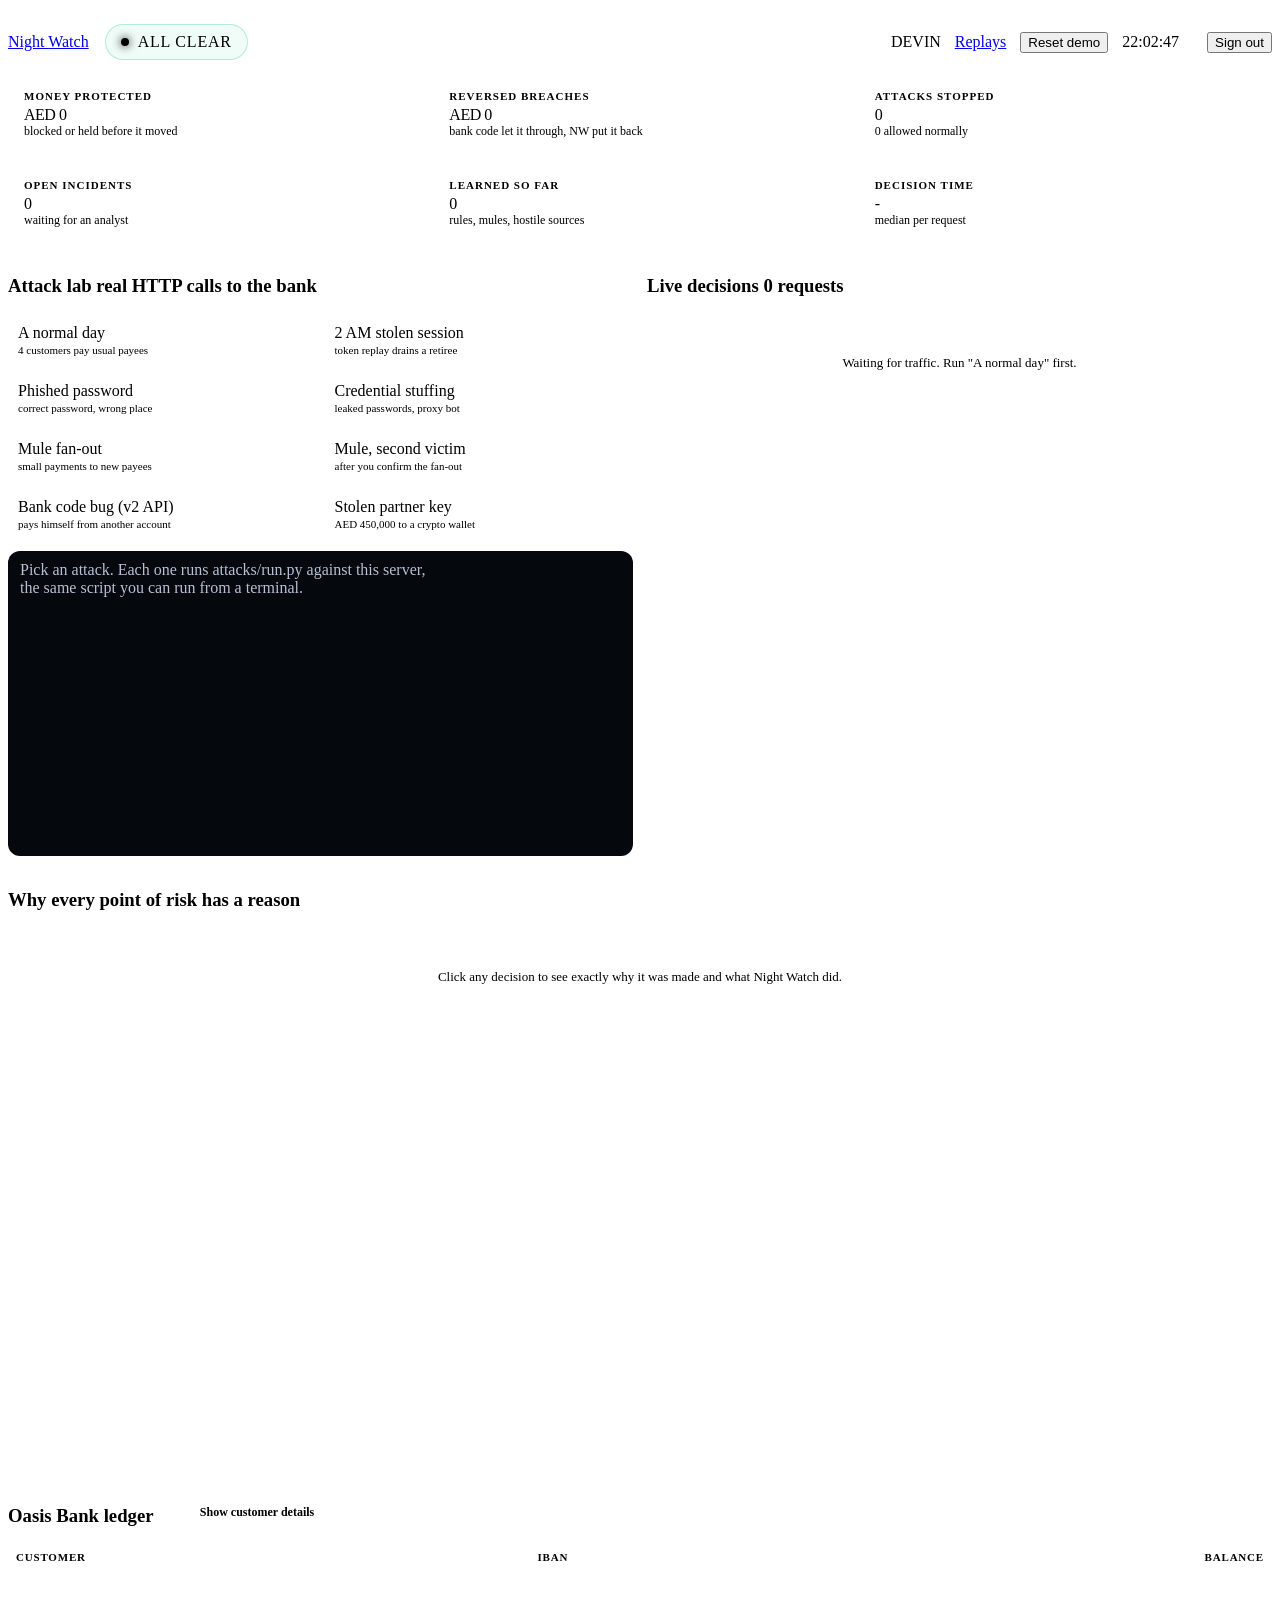
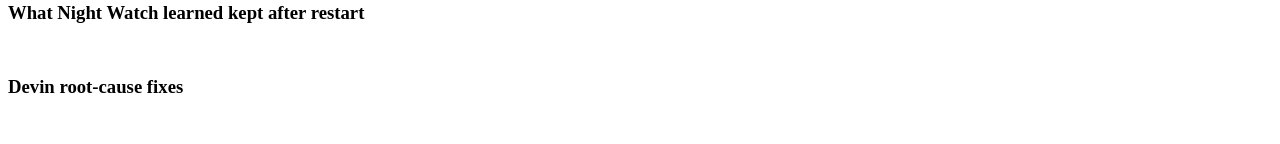
==== web/console.html @ e9510089 "Night Watch v3: live bank, learning gateway, AST code guard, Devin hand-offs - Oasis Bank: fictional" ====
<!doctype html>
<html lang="en">
<head>
<meta charset="utf-8">
<meta name="viewport" content="width=device-width, initial-scale=1">
<title>Night Watch console</title>
<link rel="icon" href="/static/favicon.svg">
<link href="https://fonts.googleapis.com/css2?family=Inter:wght@400;500;600;700;800&family=JetBrains+Mono:wght@400;600;700&display=swap" rel="stylesheet">
<link rel="stylesheet" href="/static/nw.css">
<style>
  header { display: flex; align-items: center; gap: 16px; padding: 16px 0; flex-wrap: wrap; }
  .hright { margin-left: auto; display: flex; align-items: center; gap: 14px; flex-wrap: wrap; }
  .status { display: flex; align-items: center; gap: 9px; padding: 8px 15px; border-radius: 999px; font: 700 12.5px var(--mono);
    letter-spacing: .8px; border: 1px solid rgba(52,211,153,.35); background: rgba(52,211,153,.08); color: var(--ok); }
  .status i { width: 8px; height: 8px; border-radius: 50%; background: currentColor; box-shadow: 0 0 10px currentColor; }
  .status.attack { color: var(--bad); border-color: rgba(255,77,106,.5); background: rgba(255,77,106,.12); animation: throb 1s infinite; }
  .status.held { color: var(--warn); border-color: rgba(251,191,36,.45); background: rgba(251,191,36,.10); }
  @keyframes throb { 50% { box-shadow: 0 0 0 6px rgba(255,77,106,.08); } }
  .clock { font: 700 20px var(--mono); }
  .kpis { display: grid; grid-template-columns: repeat(6, minmax(0, 1fr)); gap: 12px; margin-bottom: 14px; }
  .kpi { padding: 14px 16px; }
  .kpi .l { font-size: 11px; text-transform: uppercase; letter-spacing: 1px; color: var(--muted); font-weight: 700; }
  .kpi .v { font: 800 24px var(--mono); letter-spacing: -.5px; margin-top: 4px; }
  .kpi .s { font-size: 12px; color: var(--dim); }
  .grid { display: grid; grid-template-columns: 340px minmax(0, 1fr) 440px; gap: 14px; margin-bottom: 14px; }
  .grid2 { display: grid; grid-template-columns: minmax(0, 1.25fr) minmax(0, 1fr) minmax(0, 1fr); gap: 14px; margin-bottom: 28px; }
  .tall { height: 600px; display: flex; flex-direction: column; }
  .scroll { overflow: auto; flex: 1; min-height: 0; }
  /* attack lab */
  .atk { display: grid; grid-template-columns: minmax(0,1fr) minmax(0,1fr); gap: 8px; margin-bottom: 12px; }
  .atk button { text-align: left; padding: 9px 10px; border-radius: 11px; border: 1px solid var(--line2); background: var(--panel2);
    color: var(--text); font: 600 12.5px var(--sans); cursor: pointer; }
  .atk button small { display: block; color: var(--dim); font-weight: 500; font-size: 11px; margin-top: 2px; }
  .atk button:hover { border-color: #3a4763; } .atk button.run { border-color: var(--accent); }
  .atk button.good { border-color: rgba(52,211,153,.35); }
  .term { background: #05080d; border: 1px solid var(--line); border-radius: 12px; padding: 10px 12px; font: 11.5px/1.6 var(--mono);
    color: #b6bfd3; white-space: pre-wrap; word-break: break-word; }
  .term .ok { color: var(--ok); } .term .bad { color: var(--bad); } .term .warn { color: var(--warn); } .term .dim { color: var(--dim); } .term .b { color: #fff; font-weight: 700; }
  /* feed */
  .ev { display: grid; grid-template-columns: 58px 78px minmax(0, 1fr) 96px; gap: 10px; align-items: center; padding: 10px 10px;
    border-radius: 11px; border: 1px solid transparent; cursor: pointer; animation: slide .25s ease-out; }
  .ev:hover { background: rgba(255,255,255,.025); } .ev.sel { border-color: var(--line2); background: var(--panel2); }
  .ev .t { font: 12px var(--mono); color: var(--dim); }
  .ev .what { min-width: 0; } .ev .what b { font-weight: 600; } .ev .what div { color: var(--muted); font-size: 12px; white-space: nowrap; overflow: hidden; text-overflow: ellipsis; }
  .ev .amt { text-align: right; font: 600 12.5px var(--mono); } .ev .amt small { display: block; color: var(--dim); font-weight: 400; font-size: 11px; }
  @keyframes slide { from { opacity: 0; transform: translateY(-6px); } }
  .empty { color: var(--dim); text-align: center; padding: 40px 10px; font-size: 13px; }
  /* detail */
  .dhead { display: flex; gap: 14px; align-items: center; margin-bottom: 12px; }
  .ring { width: 74px; height: 74px; flex: none; }
  .dtitle { font-weight: 700; font-size: 15px; } .dsub { color: var(--muted); font-size: 12.5px; }
  .sig { display: grid; grid-template-columns: 44px 1fr; gap: 10px; padding: 8px 0; border-top: 1px solid var(--line); }
  .sig .w { font: 700 12px var(--mono); color: var(--bad); text-align: right; padding-top: 1px; }
  .sig .c { font: 700 11px var(--mono); color: var(--muted); letter-spacing: .4px; }
  .sig .bar { height: 3px; border-radius: 3px; background: linear-gradient(90deg, var(--bad), var(--warn)); margin-top: 6px; }
  .steps { margin: 6px 0 0; padding: 0; list-style: none; }
  .steps li { padding: 6px 0 6px 22px; position: relative; font-size: 13px; }
  .steps li:before { content: "✓"; position: absolute; left: 0; color: var(--ok); font-weight: 700; }
  .sect { font-size: 11px; text-transform: uppercase; letter-spacing: 1px; color: var(--muted); font-weight: 700; margin: 16px 0 4px; }
  .actions { display: flex; gap: 8px; flex-wrap: wrap; margin-top: 14px; }
  pre.code { background: #05080d; border: 1px solid var(--line); border-radius: 10px; padding: 10px; font: 11px/1.5 var(--mono);
    max-height: 260px; overflow: auto; white-space: pre; color: #c9d1e3; }
  .kv { display: grid; grid-template-columns: 110px 1fr; gap: 4px 10px; font-size: 12.5px; }
  .kv span:nth-child(odd) { color: var(--dim); } .kv span { overflow-wrap: anywhere; }
  /* ledger */
  table { width: 100%; border-collapse: collapse; font-size: 12.5px; }
  th { text-align: left; color: var(--dim); font-weight: 600; font-size: 11px; text-transform: uppercase; letter-spacing: .8px; padding: 6px 8px; }
  td { padding: 7px 8px; border-top: 1px solid var(--line); } td.n { text-align: right; font-family: var(--mono); }
  tr.flash td { animation: flash 1.6s; } @keyframes flash { 0% { background: rgba(255,77,106,.25); } 100% { background: transparent; } }
  tr.up td.n { color: var(--ok); }
  .toggle { display: inline-flex; align-items: center; gap: 8px; cursor: pointer; font-size: 12px; color: var(--muted); user-select: none; }
  .sw { width: 34px; height: 19px; border-radius: 99px; background: var(--line2); position: relative; transition: background .2s; }
  .sw:after { content: ""; position: absolute; top: 2px; left: 2px; width: 15px; height: 15px; border-radius: 50%; background: #fff; transition: left .2s; }
  .toggle.on .sw { background: var(--accent); } .toggle.on .sw:after { left: 17px; }
  /* memory + devin */
  .lesson { padding: 8px 0; border-top: 1px solid var(--line); font-size: 12.5px; }
  .lesson .k { font: 700 10.5px var(--mono); color: var(--accent); letter-spacing: .5px; text-transform: uppercase; }
  .chips { display: flex; gap: 6px; flex-wrap: wrap; margin: 6px 0 10px; }
  .chip { font: 11px var(--mono); padding: 3px 8px; border-radius: 8px; background: rgba(255,77,106,.08); border: 1px solid rgba(255,77,106,.3); color: #ffb3c0; }
  .chip.g { background: rgba(52,211,153,.07); border-color: rgba(52,211,153,.3); color: #a7f3d0; }
  .chip.p { background: rgba(139,123,255,.1); border-color: rgba(139,123,255,.35); color: #cfc8ff; }
  .dv { padding: 10px 0; border-top: 1px solid var(--line); font-size: 12.5px; }
  .toast { position: fixed; right: 20px; bottom: 20px; max-width: 420px; z-index: 9; }
  .toast div { background: var(--panel2); border: 1px solid var(--line2); border-radius: 12px; padding: 12px 14px; margin-top: 8px;
    box-shadow: 0 10px 40px rgba(0,0,0,.5); font-size: 13px; animation: slide .2s; }
  @media (max-width: 1280px) { .grid { grid-template-columns: minmax(0,1fr) minmax(0,1fr); } .grid > :last-child { grid-column: 1 / -1; } .grid2 { grid-template-columns: minmax(0,1fr); } .kpis { grid-template-columns: repeat(3, 1fr); } }
  @media (max-width: 760px) { .grid { grid-template-columns: minmax(0,1fr); } .ev { grid-template-columns: 44px 70px minmax(0,1fr); } .ev .amt { grid-column: 3; text-align: left; } .kpis { grid-template-columns: 1fr 1fr; } .wrap { padding: 0 16px; } .tall { height: auto; max-height: 640px; } }
</style>
</head>
<body>
<div class="wrap">
  <header>
    <a class="brand" href="/"><img src="/static/favicon.svg" alt=""><span class="logo">Night <span>Watch</span></span></a>
    <div class="status" id="status"><i></i><span>ALL CLEAR</span></div>
    <div class="hright">
      <span class="pill devin" id="devinMode">DEVIN</span>
      <a class="muted" href="/replay" title="Scripted scenarios: backdoor commit, config tamper, data exfiltration">Replays</a>
      <button class="btn sm" id="resetBtn" title="Fresh bank and fresh memory for a rehearsal">Reset demo</button>
      <span class="clock" id="clock">--:--:--</span>
      <span class="muted" id="who"></span>
      <button class="btn sm" id="logout">Sign out</button>
    </div>
  </header>

  <div class="kpis">
    <div class="card kpi"><div class="l">Money protected</div><div class="v" id="k_prot" style="color:var(--ok)">AED 0</div><div class="s">blocked or held before it moved</div></div>
    <div class="card kpi"><div class="l">Reversed breaches</div><div class="v" id="k_rev">AED 0</div><div class="s" id="k_rev_s">bank code let it through, NW put it back</div></div>
    <div class="card kpi"><div class="l">Attacks stopped</div><div class="v" id="k_blk">0</div><div class="s" id="k_blk_s">0 allowed normally</div></div>
    <div class="card kpi"><div class="l">Open incidents</div><div class="v" id="k_inc" style="color:var(--warn)">0</div><div class="s">waiting for an analyst</div></div>
    <div class="card kpi"><div class="l">Learned so far</div><div class="v" id="k_learn" style="color:var(--accent)">0</div><div class="s">rules, mules, hostile sources</div></div>
    <div class="card kpi"><div class="l">Decision time</div><div class="v" id="k_ms">-</div><div class="s">median per request</div></div>
  </div>

  <div class="grid">
    <div class="card tall">
      <h3>Attack lab <span class="right dim">real HTTP calls to the bank</span></h3>
      <div class="atk" id="atk"></div>
      <div class="term scroll" id="term"><span class="dim">Pick an attack. Each one runs attacks/run.py against this server,
the same script you can run from a terminal.</span></div>
    </div>
    <div class="card tall">
      <h3>Live decisions <span class="right dim" id="feedCount">0 requests</span></h3>
      <div class="scroll" id="feed"><div class="empty">Waiting for traffic. Run "A normal day" first.</div></div>
    </div>
    <div class="card tall">
      <h3>Why <span class="right dim">every point of risk has a reason</span></h3>
      <div class="scroll" id="detail"><div class="empty">Click any decision to see exactly why it was made and what Night Watch did.</div></div>
    </div>
  </div>

  <div class="grid2">
    <div class="card">
      <h3>Oasis Bank ledger <span class="right"><span class="toggle" id="mask" role="switch" aria-checked="false" tabindex="0"><span class="sw"></span>Show customer details</span></span></h3>
      <div style="max-height:420px;overflow:auto"><table><thead><tr><th>Customer</th><th>IBAN</th><th style="text-align:right">Balance</th></tr></thead><tbody id="ledger"></tbody></table></div>
    </div>
    <div class="card">
      <h3>What Night Watch learned <span class="right dim">kept after restart</span></h3>
      <div id="memory"></div>
    </div>
    <div class="card">
      <h3>Devin <span class="right dim">root-cause fixes</span></h3>
      <div id="devin"></div>
    </div>
  </div>
</div>
<div class="toast" id="toast"></div>

<script>
const ATTACKS = [
  ["normal", "A normal day", "4 customers pay usual payees", "good"],
  ["hijack", "2 AM stolen session", "token replay drains a retiree"],
  ["takeover", "Phished password", "correct password, wrong place"],
  ["stuffing", "Credential stuffing", "leaked passwords, proxy bot"],
  ["mule", "Mule fan-out", "small payments to new payees"],
  ["mule-followup", "Mule, second victim", "after you confirm the fan-out"],
  ["bola", "Bank code bug (v2 API)", "pays himself from another account"],
  ["partner", "Stolen partner key", "AED 450,000 to a crypto wallet"],
];
let CSRF = "", S = null, feed = [], sel = null, masked = true, prevBal = {}, devin = {}, devinLive = false, running = false;
try { masked = localStorage.getItem("nw_unmask") !== "1"; } catch (e) {}
const $ = (id) => document.getElementById(id);
const esc = (s) => String(s ?? "").replace(/[&<>"']/g, (c) => ({ "&": "&amp;", "<": "&lt;", ">": "&gt;", '"': "&quot;", "'": "&#39;" }[c]));
const aed = (n) => "AED " + Math.round(n || 0).toLocaleString("en-US");
const maskName = (n) => masked ? n.split(" ").map((w) => w[0] + "•••").join(" ") : n;
const maskIban = (i) => !i ? "" : masked ? i.slice(0, 4) + " •••• " + i.slice(-4) : i.replace(/(.{4})/g, "$1 ").trim();
const maskAmt = (n) => masked ? "AED •••,•••" : aed(n);

async function api(path, body) {
  const r = await fetch(path, body ? { method: "POST", headers: { "Content-Type": "application/json", "X-CSRF": CSRF }, body: JSON.stringify(body) } : {});
  if (r.status === 401) { location.href = "/login"; throw new Error("login"); }
  return r.json();
}
function toast(text) { const d = document.createElement("div"); d.textContent = text; $("toast").appendChild(d); setTimeout(() => d.remove(), 6000); }

// ---------- attack lab ----------
$("atk").innerHTML = ATTACKS.map(([id, t, s, c]) => `<button data-a="${id}" class="${c || ""}">${esc(t)}<small>${esc(s)}</small></button>`).join("");
$("atk").addEventListener("click", async (e) => {
  const b = e.target.closest("button"); if (!b || running) return;
  running = true; b.classList.add("run");
  const term = $("term"); term.innerHTML = "";
  const r = await fetch("/api/live/attack", { method: "POST", headers: { "Content-Type": "application/json", "X-CSRF": CSRF }, body: JSON.stringify({ name: b.dataset.a }) });
  const reader = r.body.getReader(), dec = new TextDecoder(); let buf = "";
  while (true) {
    const { value, done } = await reader.read(); if (done) break;
    buf += dec.decode(value, { stream: true });
    let i; while ((i = buf.indexOf("\n\n")) >= 0) {
      const chunk = buf.slice(0, i); buf = buf.slice(i + 2);
      const ev = (chunk.match(/^event: (.*)$/m) || [])[1], data = (chunk.match(/^data: (.*)$/m) || [])[1];
      if (ev === "line") { const t = JSON.parse(data).text; const cls = /-> 20\d/.test(t) && !/202/.test(t) ? "ok" : /-> 202/.test(t) ? "warn" : /-> \d{3}/.test(t) ? "bad" : /because:/.test(t) ? "dim" : /^==/.test(t) ? "b" : "";
        term.insertAdjacentHTML("beforeend", `<div class="${cls}">${esc(t)}</div>`); term.scrollTop = term.scrollHeight; }
    }
  }
  running = false; b.classList.remove("run");
});

// ---------- feed + detail ----------
const KIND = { login: "Login", transfer: "Payment", payout: "Partner payout", read: "Read" };
function evRow(v) {
  const top = v.breach ? "Ledger invariant broken: " + v.breach.invariants.join(", ") : (v.signals[0] ? v.signals[0].reason : "Matches this customer's normal behaviour.");
  return `<div class="ev ${sel === v.id ? "sel" : ""}" data-id="${v.id}">
    <span class="t">${esc(v.ts.slice(11, 16))}</span><span class="pill ${v.action}">${v.action}</span>
    <div class="what"><b>${esc(KIND[v.kind] || v.kind)}</b> <span class="dim mono">${esc(v.principal || "?")}</span> <span class="dim">${esc(v.path.replace("/bank", ""))}</span><div>${esc(top)}</div></div>
    <span class="amt">${v.amount ? aed(v.amount) : ""}<small>${v.status} · ${v.latency_ms} ms</small></span></div>`;
}
function renderFeed() {
  $("feedCount").textContent = feed.length + " requests";
  $("feed").innerHTML = feed.length ? feed.slice().reverse().map(evRow).join("") : '<div class="empty">Waiting for traffic. Run "A normal day" first.</div>';
}
$("feed").addEventListener("click", (e) => { const r = e.target.closest(".ev"); if (r) { sel = r.dataset.id; renderFeed(); renderDetail(); } });

function ring(score, action) {
  const c = action === "BLOCK" ? "var(--bad)" : action === "CONTAIN" ? "var(--warn)" : "var(--ok)", r = 30, L = 2 * Math.PI * r;
  return `<svg class="ring" viewBox="0 0 74 74"><circle cx="37" cy="37" r="${r}" fill="none" stroke="var(--line2)" stroke-width="7"/>
    <circle cx="37" cy="37" r="${r}" fill="none" stroke="${c}" stroke-width="7" stroke-linecap="round" stroke-dasharray="${L * score / 100} ${L}" transform="rotate(-90 37 37)"/>
    <text x="37" y="42" text-anchor="middle" font-family="JetBrains Mono" font-weight="800" font-size="17" fill="#fff">${score}</text></svg>`;
}
async function renderDetail() {
  const v = feed.find((x) => x.id === sel); if (!v) return;
  const inc = v.incident && S ? S.incidents.find((i) => i.id === v.incident) : null;
  const b = v.body || {};
  let h = `<div class="dhead">${ring(v.score, v.action)}<div><div><span class="pill ${v.action}">${v.action}</span> <span class="dtitle">${esc(KIND[v.kind] || v.kind)}${v.amount ? " · " + aed(v.amount) : ""}</span></div>
    <div class="dsub">${esc(v.path)} · ${esc(v.principal || "unknown")} · HTTP ${v.status} · decided in ${v.latency_ms} ms</div></div></div>
    <div class="kv"><span>From</span><span class="mono">${esc(v.ip)} · ${esc(v.network || "")}</span><span>Device</span><span class="mono">${esc(v.device)}</span>
    ${b.to_iban ? `<span>To</span><span class="mono">${esc(maskIban(String(b.to_iban)))}</span>` : ""}${b.from_account ? `<span>From account</span><span class="mono">${esc(masked ? "••••" + String(b.from_account).slice(-4) : b.from_account)}</span>` : ""}
    <span>Time</span><span class="mono">${esc(v.ts.replace("T", " "))}</span></div>`;
  h += `<div class="sect">Signals (${v.signals.length})</div>` + (v.signals.length ? v.signals.map((s) => `<div class="sig"><span class="w">+${s.weight}</span><div><div class="c">${esc(s.code)}</div><div>${esc(s.reason)}</div><div class="bar" style="width:${Math.min(100, s.weight)}%"></div></div></div>`).join("") : '<div class="muted" style="font-size:13px">No risk signals. Matches what this customer normally does.</div>');
  h += `<div class="sect">What Night Watch did</div><ul class="steps">${v.steps.map((s) => `<li>${esc(s)}</li>`).join("")}</ul>`;
  if (inc) {
    h += `<div class="sect">Incident ${esc(inc.id)} · ${esc(inc.status)}</div>`;
    if (inc.code_path && inc.code_path.file) h += `<div class="kv"><span>Code path</span><span class="mono">${esc(inc.code_path.file)}:${inc.code_path.line} ${esc(inc.code_path.function)}()</span></div>`;
    h += `<div class="actions">`;
    if (inc.status === "open") h += `<button class="btn ok sm" data-r="1" data-i="${esc(inc.id)}">Confirm attack</button><button class="btn bad sm" data-r="0" data-i="${esc(inc.id)}">False positive, release</button>`;
    if (inc.kind === "breach") { const d = devin[inc.id]; h += d && d.status === "sent" ? `<a class="btn devin sm" href="${esc(d.session)}" target="_blank" rel="noopener">Open Devin session</a>` : `<button class="btn devin sm" data-devin="${esc(inc.id)}">Send fix to Devin</button>`;
      h += `<button class="btn sm" data-test="${esc(inc.id)}">Show regression test</button>`; }
    h += `</div><div id="incx"></div>`;
  }
  $("detail").innerHTML = h;
}
$("detail").addEventListener("click", async (e) => {
  const t = e.target.closest("button"); if (!t) return;
  if (t.dataset.r) { t.disabled = true; const r = await api("/api/live/respond", { incident: t.dataset.i, confirmed: t.dataset.r === "1" }); (r.steps || []).forEach(toast); await refresh(); renderDetail(); }
  if (t.dataset.devin) { t.disabled = true; t.textContent = "Sending to Devin..."; const r = await api("/api/live/devin", { incident: t.dataset.devin }); devin[t.dataset.devin] = r;
    toast(r.status === "sent" ? "Devin session opened." : r.status === "dry_run" ? "Dry run: no DEVIN_API_KEY on this machine. The task is shown below." : "Devin error: " + r.error); renderDetail(); renderDevin(); if (r.status !== "sent") showTask(t.dataset.devin); }
  if (t.dataset.test) { const inc = await api("/api/live/incident?id=" + encodeURIComponent(t.dataset.test)); $("incx").innerHTML = `<div class="sect">Generated from the real request</div><pre class="code">${esc(inc.regression_test)}</pre>`; }
});
async function showTask(id) { const inc = await api("/api/live/incident?id=" + encodeURIComponent(id)); $("incx").innerHTML = `<div class="sect">Task for Devin (evidence only)</div><pre class="code" style="white-space:pre-wrap">${esc(inc.devin_task)}</pre>`; }

// ---------- ledger, memory, devin ----------
function renderLedger() {
  if (!S) return;
  $("ledger").innerHTML = S.accounts.map((a) => {
    const p = prevBal[a.iban], cls = p === undefined || p === a.balance ? "" : a.balance < p ? "flash" : "up";
    return `<tr class="${cls}"><td>${esc(maskName(a.name))}${a.type === "partner_settlement" ? ' <span class="pill">partner</span>' : ""}</td><td class="mono">${esc(maskIban(a.iban))}</td><td class="n">${maskAmt(a.balance)}</td></tr>`;
  }).join("");
  S.accounts.forEach((a) => (prevBal[a.iban] = a.balance));
}
function renderMemory() {
  if (!S) return; const m = S.memory;
  const chips = (arr, c) => arr.length ? `<div class="chips">${arr.map((x) => `<span class="chip ${c || ""}">${esc(x)}</span>`).join("")}</div>` : '<div class="dim" style="font-size:12px;margin:4px 0 10px">none yet</div>';
  const w = Object.entries(m.weight_mult).map(([k, v]) => `${k} ×${v}`);
  $("memory").innerHTML = `<div class="sect" style="margin-top:0">Gateway rules learned from breaches</div>${chips(m.virtual_patches.map((p) => p.id + ": " + p.rule), "p")}
    <div class="sect">Mule accounts</div>${chips(m.blocked_ibans.map((x) => maskIban(x)))}
    <div class="sect">Hostile IPs and devices</div>${chips([...m.blocked_ips, ...m.blocked_devices])}
    <div class="sect">Check weights tuned by analysts</div>${chips(w, "g")}
    <div class="sect">Learning log</div>${m.lessons.slice().reverse().slice(0, 8).map((l) => `<div class="lesson"><span class="k">${esc(l.kind.replace("_", " "))}</span> <span class="dim mono">${esc(l.ts.slice(11, 16))}</span><div>${esc(l.text)}</div></div>`).join("") || '<div class="dim" style="font-size:12px">Nothing yet. Confirm or release an incident, or run the v2 API attack.</div>'}`;
}
function renderDevin() {
  $("devinMode").textContent = devinLive ? "DEVIN LIVE" : "DEVIN DRY RUN";
  const breaches = S ? S.incidents.filter((i) => i.kind === "breach") : [];
  let h = `<div class="muted" style="font-size:12.5px;margin-bottom:6px">Night Watch contains in milliseconds. When the bank's own code was the hole, Devin gets the evidence and a failing test, never the answer.</div>`;
  h += breaches.map((i) => { const d = devin[i.id];
    return `<div class="dv"><b>${esc(i.id)}</b> <span class="dim">${esc(i.path)}</span><div class="dim mono" style="font-size:11.5px">${esc(i.code_path ? i.code_path.file + ":" + i.code_path.line + " " + i.code_path.function + "()" : "")}</div>
      <div style="margin-top:6px">${d && d.status === "sent" ? `<a class="btn devin sm" href="${esc(d.session)}" target="_blank" rel="noopener">Open Devin session</a>` : d ? `<span class="pill">${esc(d.status)}</span>` : `<button class="btn devin sm" data-devin="${esc(i.id)}">Send fix to Devin</button>`}</div></div>`; }).join("");
  h += `<div class="dv"><b>Pull request guard</b><div class="muted">Every PR is scanned by the AST code guard in GitHub Actions. A blocked PR is handed to Devin automatically for review and hardening.</div></div>
    <div class="dv"><b>Built with Devin</b><div class="muted">Backdoor remediation and the config-tamper detector were Devin pull requests, reviewed and merged.</div></div>`;
  $("devin").innerHTML = h;
}
$("devin").addEventListener("click", async (e) => { const t = e.target.closest("button[data-devin]"); if (!t) return; t.disabled = true;
  const r = await api("/api/live/devin", { incident: t.dataset.devin }); devin[t.dataset.devin] = r;
  toast(r.status === "sent" ? "Devin session opened." : r.status === "dry_run" ? "Dry run: set DEVIN_API_KEY in .env to send it for real." : "Devin error: " + r.error); renderDevin(); });

function renderKpis() {
  if (!S) return; const st = S.stats;
  $("k_prot").textContent = aed(st.protected_aed); $("k_rev").textContent = aed(st.reversed_aed);
  $("k_rev_s").textContent = st.breaches + " breach" + (st.breaches === 1 ? "" : "es") + " caught in the ledger";
  $("k_blk").textContent = st.blocked + st.breaches; $("k_blk_s").textContent = st.allowed + " allowed normally";
  const open = S.incidents.filter((i) => i.status === "open").length; $("k_inc").textContent = open;
  const m = S.memory; $("k_learn").textContent = m.virtual_patches.length + m.blocked_ibans.length + m.blocked_ips.length + m.blocked_devices.length + Object.keys(m.weight_mult).length;
  const ms = feed.map((v) => v.latency_ms).sort((a, b) => a - b); $("k_ms").textContent = ms.length ? ms[Math.floor(ms.length / 2)].toFixed(2) + " ms" : "-";
  const last = feed[feed.length - 1], recent = last && last.action !== "ALLOW" && Date.now() - last._at < 8000;
  const s = $("status"); s.className = "status" + (recent ? " attack" : open ? " held" : "");
  s.querySelector("span").textContent = recent ? "UNDER ATTACK, CONTAINED" : open ? open + " INCIDENT" + (open > 1 ? "S" : "") + " TO REVIEW" : "ALL CLEAR";
  document.body.classList.toggle("alarm", !!recent);
}
function renderAll() { renderKpis(); renderLedger(); renderMemory(); renderDevin(); renderFeed(); }
async function refresh() { const snap = await api("/api/live/snapshot"); S = snap; devin = { ...snap.devin, ...devin }; devinLive = snap.devin_live;
  feed = (snap.feed || []).map((v) => ({ ...v, _at: 0 })); renderAll(); }

function connect() {
  const es = new EventSource("/api/live/stream");
  es.addEventListener("verdict", (e) => { const m = JSON.parse(e.data); m.verdict._at = Date.now(); feed.push(m.verdict); feed = feed.slice(-200); S = { ...S, ...m.snapshot };
    if (!sel || m.verdict.action !== "ALLOW") { sel = m.verdict.id; renderDetail(); } renderAll(); });
  es.addEventListener("lesson", (e) => { const m = JSON.parse(e.data); S = { ...S, ...m.snapshot }; renderAll(); });
  es.addEventListener("devin", (e) => { const m = JSON.parse(e.data); devin[m.incident] = m.result; S = { ...S, ...m.snapshot }; renderAll(); });
  es.addEventListener("reset", () => { prevBal = {}; sel = null; devin = {}; refresh(); $("detail").innerHTML = '<div class="empty">Fresh bank. Click any decision to see why.</div>'; });
  es.onerror = () => { es.close(); setTimeout(connect, 2000); };
}
setInterval(() => { $("clock").textContent = new Date().toLocaleTimeString("en-GB"); renderKpis(); }, 1000);

const mt = $("mask");
function setMask() { mt.classList.toggle("on", !masked); mt.setAttribute("aria-checked", String(!masked)); renderLedger(); renderMemory(); renderDetail(); }
mt.addEventListener("click", () => { masked = !masked; try { localStorage.setItem("nw_unmask", masked ? "0" : "1"); } catch (e) {} setMask(); });
mt.addEventListener("keydown", (e) => { if (e.key === " " || e.key === "Enter") { e.preventDefault(); mt.click(); } });
$("logout").onclick = async () => { await fetch("/auth/logout", { method: "POST", headers: { "Content-Type": "application/json" }, body: "{}" }); location.href = "/"; };
$("resetBtn").onclick = async () => { if (running) return; await api("/api/live/reset", { clear_memory: true }); toast("Fresh bank, memory cleared."); };

(async () => { const me = await (await fetch("/api/me")).json(); if (!me.user) { location.href = "/login"; return; } CSRF = me.csrf; $("who").textContent = me.user;
  await refresh(); setMask(); connect(); })();
</script>
</body>
</html>
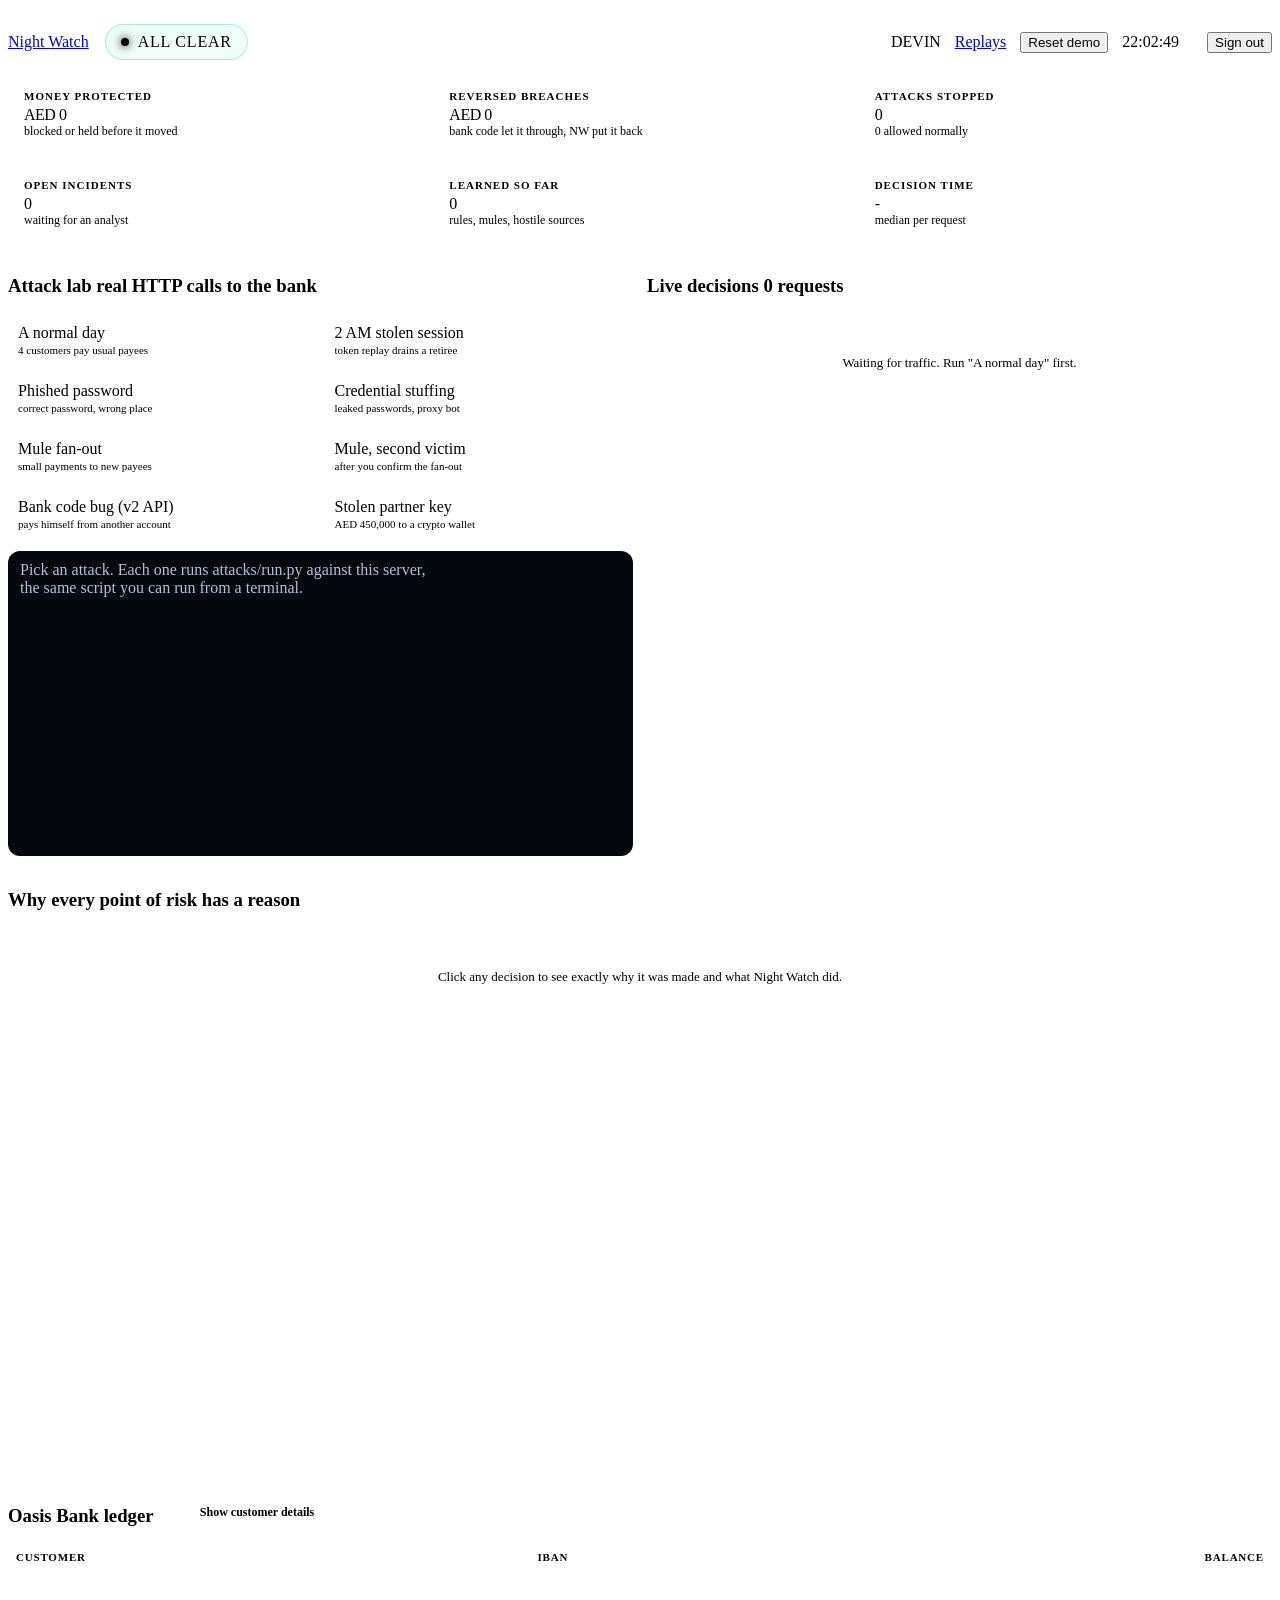
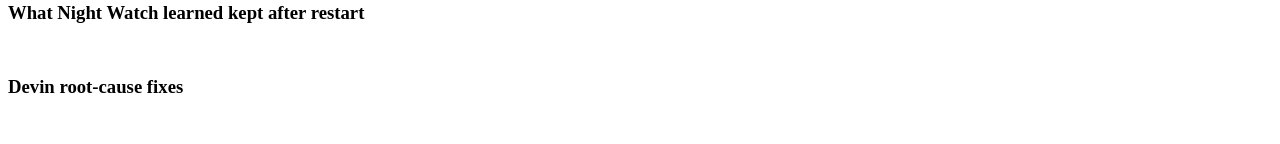
==== commit 16cbc191: "Console: show requests the bank refused on its own as BANK 4xx, not ALLOW Co-Authored-By: Claude Opu" ====
--- a/web/console.html
+++ b/web/console.html
@@ -196,9 +196,11 @@
 // ---------- feed + detail ----------
 const KIND = { login: "Login", transfer: "Payment", payout: "Partner payout", read: "Read" };
 function evRow(v) {
-  const top = v.breach ? "Ledger invariant broken: " + v.breach.invariants.join(", ") : (v.signals[0] ? v.signals[0].reason : "Matches this customer's normal behaviour.");
+  const bankNo = v.action === "ALLOW" && v.status >= 400 && (v.kind === "transfer" || v.kind === "payout");
+  const top = v.breach ? "Ledger invariant broken: " + v.breach.invariants.join(", ") : bankNo ? "Refused by the bank itself: " + ((v.steps[0] || "").split("itself: ")[1] || v.status) : (v.signals[0] ? v.signals[0].reason : "Matches this customer's normal behaviour.");
+  const label = bankNo ? "BANK " + v.status : v.action;
   return `<div class="ev ${sel === v.id ? "sel" : ""}" data-id="${v.id}">
-    <span class="t">${esc(v.ts.slice(11, 16))}</span><span class="pill ${v.action}">${v.action}</span>
+    <span class="t">${esc(v.ts.slice(11, 16))}</span><span class="pill ${bankNo ? "" : v.action}">${esc(label)}</span>
     <div class="what"><b>${esc(KIND[v.kind] || v.kind)}</b> <span class="dim mono">${esc(v.principal || "?")}</span> <span class="dim">${esc(v.path.replace("/bank", ""))}</span><div>${esc(top)}</div></div>
     <span class="amt">${v.amount ? aed(v.amount) : ""}<small>${v.status} · ${v.latency_ms} ms</small></span></div>`;
 }
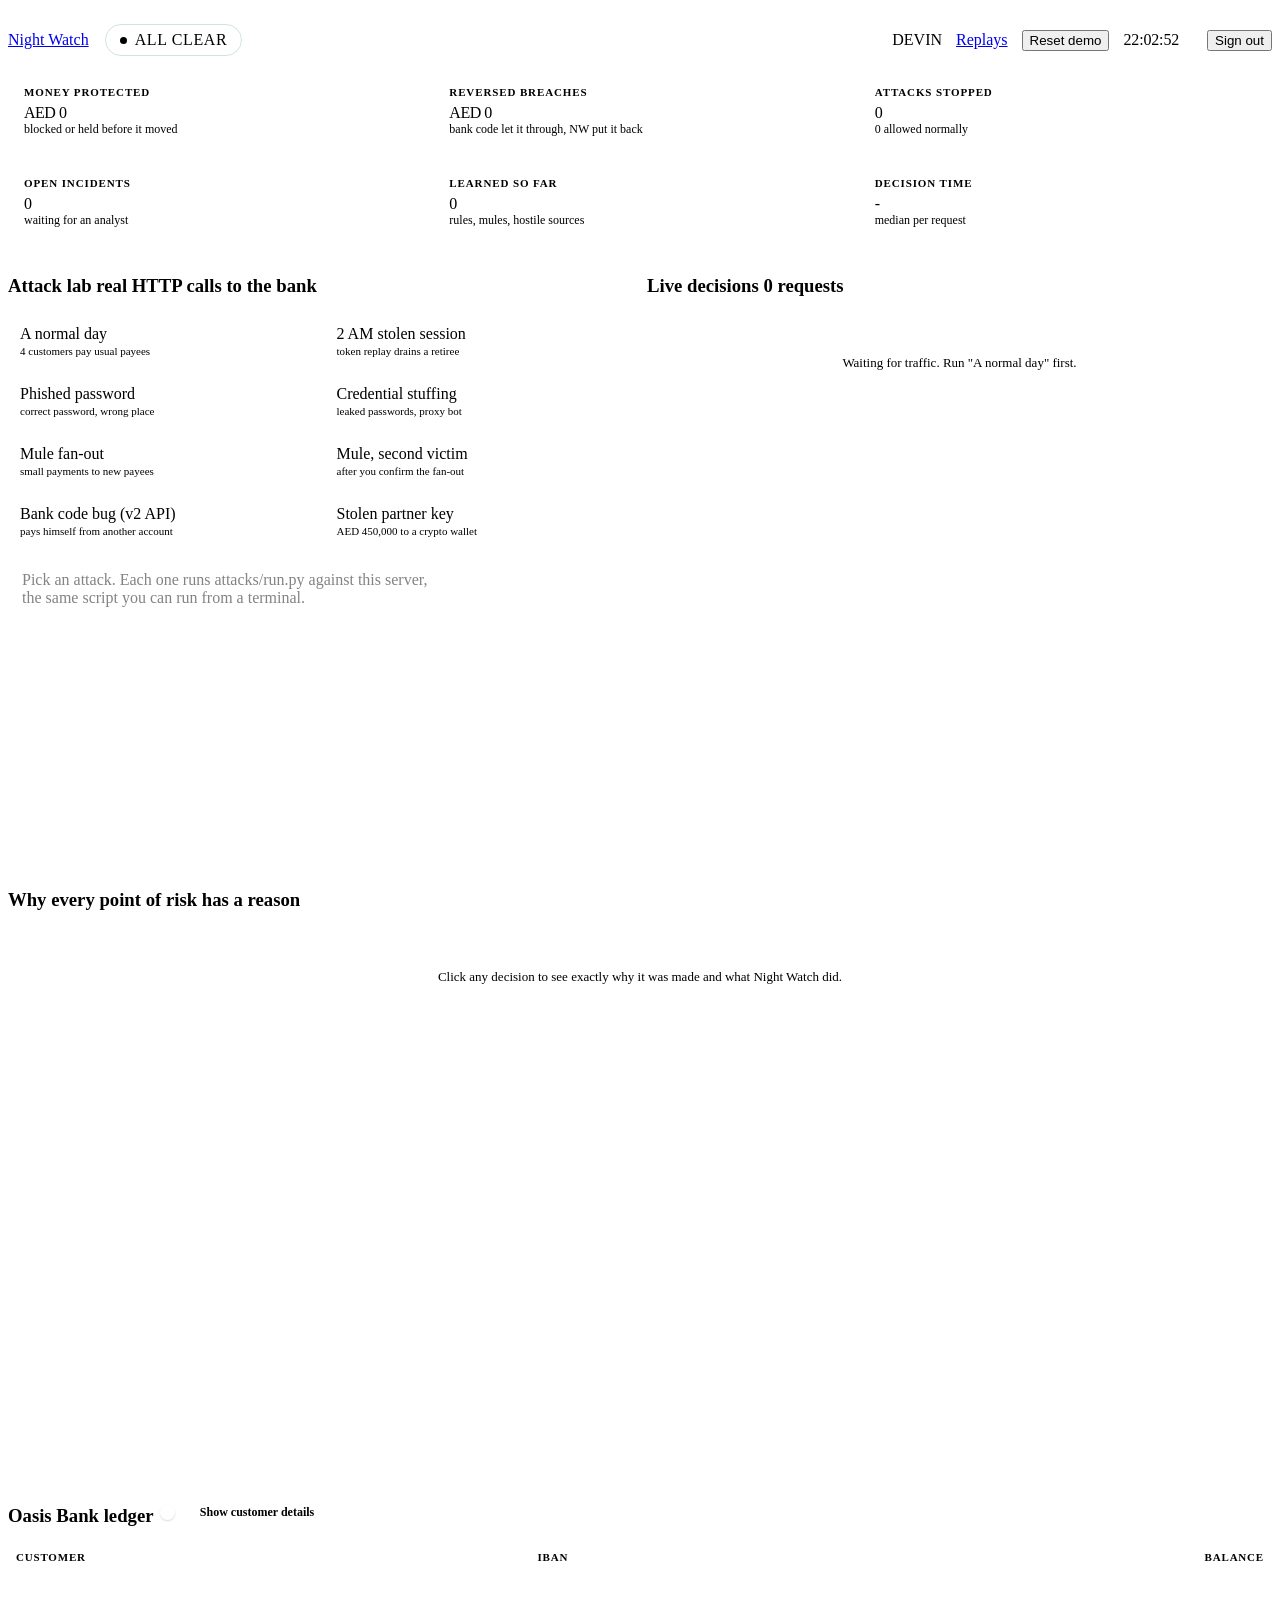
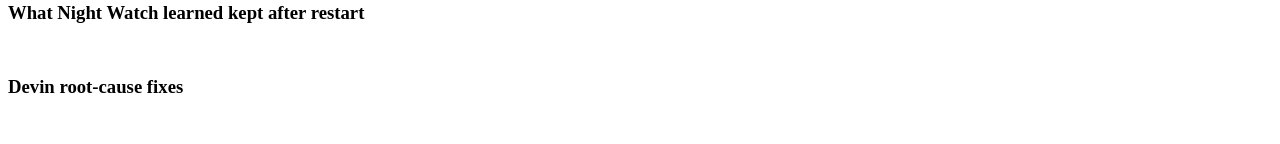
==== commit 4b41a17a: "Restyle in the AURALIS style: light, monochrome, Geist; new Half-lit logo Co-Authored-By: Claude Opu" ====
--- a/web/console.html
+++ b/web/console.html
@@ -5,22 +5,23 @@
 <meta name="viewport" content="width=device-width, initial-scale=1">
 <title>Night Watch console</title>
 <link rel="icon" href="/static/favicon.svg">
-<link href="https://fonts.googleapis.com/css2?family=Inter:wght@400;500;600;700;800&family=JetBrains+Mono:wght@400;600;700&display=swap" rel="stylesheet">
+<link href="https://fonts.googleapis.com/css2?family=Geist:wght@400;500;600;700&family=Geist+Mono:wght@400;500;600&display=swap" rel="stylesheet">
 <link rel="stylesheet" href="/static/nw.css">
 <style>
   header { display: flex; align-items: center; gap: 16px; padding: 16px 0; flex-wrap: wrap; }
   .hright { margin-left: auto; display: flex; align-items: center; gap: 14px; flex-wrap: wrap; }
-  .status { display: flex; align-items: center; gap: 9px; padding: 8px 15px; border-radius: 999px; font: 700 12.5px var(--mono);
-    letter-spacing: .8px; border: 1px solid rgba(52,211,153,.35); background: rgba(52,211,153,.08); color: var(--ok); }
-  .status i { width: 8px; height: 8px; border-radius: 50%; background: currentColor; box-shadow: 0 0 10px currentColor; }
-  .status.attack { color: var(--bad); border-color: rgba(255,77,106,.5); background: rgba(255,77,106,.12); animation: throb 1s infinite; }
-  .status.held { color: var(--warn); border-color: rgba(251,191,36,.45); background: rgba(251,191,36,.10); }
-  @keyframes throb { 50% { box-shadow: 0 0 0 6px rgba(255,77,106,.08); } }
-  .clock { font: 700 20px var(--mono); }
+  .status { display: flex; align-items: center; gap: 8px; padding: 6px 14px; border-radius: 999px; font: 500 12px var(--mono);
+    letter-spacing: .04em; border: 1px solid #cfe6d8; background: var(--ok-bg); color: var(--ok); }
+  .status i { width: 7px; height: 7px; border-radius: 50%; background: currentColor; }
+  .status.attack { color: var(--bad); border-color: #efc5c5; background: var(--bad-bg); }
+  .status.attack i { animation: blink 1s infinite; }
+  .status.held { color: var(--warn); border-color: #efd9b5; background: var(--warn-bg); }
+  @keyframes blink { 50% { opacity: .25; } }
+  .clock { font: 500 18px var(--mono); letter-spacing: -.01em; }
   .kpis { display: grid; grid-template-columns: repeat(6, minmax(0, 1fr)); gap: 12px; margin-bottom: 14px; }
   .kpi { padding: 14px 16px; }
-  .kpi .l { font-size: 11px; text-transform: uppercase; letter-spacing: 1px; color: var(--muted); font-weight: 700; }
-  .kpi .v { font: 800 24px var(--mono); letter-spacing: -.5px; margin-top: 4px; }
+  .kpi .l { font-size: 11px; text-transform: uppercase; letter-spacing: .08em; color: var(--dim); font-weight: 600; }
+  .kpi .v { font: 600 26px var(--sans); letter-spacing: -.03em; margin-top: 6px; font-variant-numeric: tabular-nums; }
   .kpi .s { font-size: 12px; color: var(--dim); }
   .grid { display: grid; grid-template-columns: 340px minmax(0, 1fr) 440px; gap: 14px; margin-bottom: 14px; }
   .grid2 { display: grid; grid-template-columns: minmax(0, 1.25fr) minmax(0, 1fr) minmax(0, 1fr); gap: 14px; margin-bottom: 28px; }
@@ -28,61 +29,61 @@
   .scroll { overflow: auto; flex: 1; min-height: 0; }
   /* attack lab */
   .atk { display: grid; grid-template-columns: minmax(0,1fr) minmax(0,1fr); gap: 8px; margin-bottom: 12px; }
-  .atk button { text-align: left; padding: 9px 10px; border-radius: 11px; border: 1px solid var(--line2); background: var(--panel2);
-    color: var(--text); font: 600 12.5px var(--sans); cursor: pointer; }
+  .atk button { text-align: left; padding: 10px 12px; border-radius: 12px; border: 1px solid var(--line); background: var(--panel);
+    color: var(--text); font: 500 13px var(--sans); cursor: pointer; transition: background .15s, border-color .15s; }
   .atk button small { display: block; color: var(--dim); font-weight: 500; font-size: 11px; margin-top: 2px; }
-  .atk button:hover { border-color: #3a4763; } .atk button.run { border-color: var(--accent); }
-  .atk button.good { border-color: rgba(52,211,153,.35); }
-  .term { background: #05080d; border: 1px solid var(--line); border-radius: 12px; padding: 10px 12px; font: 11.5px/1.6 var(--mono);
-    color: #b6bfd3; white-space: pre-wrap; word-break: break-word; }
-  .term .ok { color: var(--ok); } .term .bad { color: var(--bad); } .term .warn { color: var(--warn); } .term .dim { color: var(--dim); } .term .b { color: #fff; font-weight: 700; }
+  .atk button:hover { background: var(--panel2); } .atk button.run { border-color: var(--text); background: var(--panel2); }
+  .atk button.good { border-color: var(--line2); }
+  .term { background: var(--graphite); border: 1px solid var(--graphite); border-radius: 16px; padding: 12px 14px; font: 11.5px/1.65 var(--mono);
+    color: #c8c6c5; white-space: pre-wrap; word-break: break-word; }
+  .term .ok { color: #7fd1a3; } .term .bad { color: #f08a8a; } .term .warn { color: #e8b96a; } .term .dim { color: #858381; } .term .b { color: #fff; font-weight: 600; }
   /* feed */
   .ev { display: grid; grid-template-columns: 58px 78px minmax(0, 1fr) 96px; gap: 10px; align-items: center; padding: 10px 10px;
     border-radius: 11px; border: 1px solid transparent; cursor: pointer; animation: slide .25s ease-out; }
-  .ev:hover { background: rgba(255,255,255,.025); } .ev.sel { border-color: var(--line2); background: var(--panel2); }
+  .ev { border-bottom: 1px solid var(--line); border-radius: 0; } .ev:hover { background: var(--panel2); } .ev.sel { background: var(--panel2); border-color: transparent; border-bottom-color: var(--line); box-shadow: inset 2px 0 0 var(--text); }
   .ev .t { font: 12px var(--mono); color: var(--dim); }
-  .ev .what { min-width: 0; } .ev .what b { font-weight: 600; } .ev .what div { color: var(--muted); font-size: 12px; white-space: nowrap; overflow: hidden; text-overflow: ellipsis; }
+  .ev .what { min-width: 0; } .ev .what b { font-weight: 500; } .ev .what div { color: var(--muted); font-size: 12px; white-space: nowrap; overflow: hidden; text-overflow: ellipsis; }
   .ev .amt { text-align: right; font: 600 12.5px var(--mono); } .ev .amt small { display: block; color: var(--dim); font-weight: 400; font-size: 11px; }
   @keyframes slide { from { opacity: 0; transform: translateY(-6px); } }
   .empty { color: var(--dim); text-align: center; padding: 40px 10px; font-size: 13px; }
   /* detail */
   .dhead { display: flex; gap: 14px; align-items: center; margin-bottom: 12px; }
   .ring { width: 74px; height: 74px; flex: none; }
-  .dtitle { font-weight: 700; font-size: 15px; } .dsub { color: var(--muted); font-size: 12.5px; }
+  .dtitle { font-weight: 600; font-size: 15px; letter-spacing: -.01em; } .dsub { color: var(--muted); font-size: 12.5px; }
   .sig { display: grid; grid-template-columns: 44px 1fr; gap: 10px; padding: 8px 0; border-top: 1px solid var(--line); }
-  .sig .w { font: 700 12px var(--mono); color: var(--bad); text-align: right; padding-top: 1px; }
-  .sig .c { font: 700 11px var(--mono); color: var(--muted); letter-spacing: .4px; }
-  .sig .bar { height: 3px; border-radius: 3px; background: linear-gradient(90deg, var(--bad), var(--warn)); margin-top: 6px; }
+  .sig .w { font: 500 12px var(--mono); color: var(--bad); text-align: right; padding-top: 1px; }
+  .sig .c { font: 500 11px var(--mono); color: var(--muted); letter-spacing: .02em; }
+  .sig .bar { height: 2px; border-radius: 2px; background: var(--text); opacity: .7; margin-top: 7px; }
   .steps { margin: 6px 0 0; padding: 0; list-style: none; }
   .steps li { padding: 6px 0 6px 22px; position: relative; font-size: 13px; }
   .steps li:before { content: "✓"; position: absolute; left: 0; color: var(--ok); font-weight: 700; }
-  .sect { font-size: 11px; text-transform: uppercase; letter-spacing: 1px; color: var(--muted); font-weight: 700; margin: 16px 0 4px; }
+  .sect { font-size: 11px; text-transform: uppercase; letter-spacing: .08em; color: var(--dim); font-weight: 600; margin: 18px 0 6px; }
   .actions { display: flex; gap: 8px; flex-wrap: wrap; margin-top: 14px; }
-  pre.code { background: #05080d; border: 1px solid var(--line); border-radius: 10px; padding: 10px; font: 11px/1.5 var(--mono);
-    max-height: 260px; overflow: auto; white-space: pre; color: #c9d1e3; }
+  pre.code { background: var(--graphite); border: 1px solid var(--graphite); border-radius: 14px; padding: 12px; font: 11px/1.55 var(--mono);
+    max-height: 260px; overflow: auto; white-space: pre; color: #d6d3d1; }
   .kv { display: grid; grid-template-columns: 110px 1fr; gap: 4px 10px; font-size: 12.5px; }
   .kv span:nth-child(odd) { color: var(--dim); } .kv span { overflow-wrap: anywhere; }
   /* ledger */
   table { width: 100%; border-collapse: collapse; font-size: 12.5px; }
   th { text-align: left; color: var(--dim); font-weight: 600; font-size: 11px; text-transform: uppercase; letter-spacing: .8px; padding: 6px 8px; }
   td { padding: 7px 8px; border-top: 1px solid var(--line); } td.n { text-align: right; font-family: var(--mono); }
-  tr.flash td { animation: flash 1.6s; } @keyframes flash { 0% { background: rgba(255,77,106,.25); } 100% { background: transparent; } }
+  tr.flash td { animation: flash 1.6s; } @keyframes flash { 0% { background: var(--bad-bg); } 100% { background: transparent; } }
   tr.up td.n { color: var(--ok); }
   .toggle { display: inline-flex; align-items: center; gap: 8px; cursor: pointer; font-size: 12px; color: var(--muted); user-select: none; }
   .sw { width: 34px; height: 19px; border-radius: 99px; background: var(--line2); position: relative; transition: background .2s; }
-  .sw:after { content: ""; position: absolute; top: 2px; left: 2px; width: 15px; height: 15px; border-radius: 50%; background: #fff; transition: left .2s; }
-  .toggle.on .sw { background: var(--accent); } .toggle.on .sw:after { left: 17px; }
+  .sw:after { content: ""; position: absolute; top: 2px; left: 2px; width: 15px; height: 15px; border-radius: 50%; background: #fff; transition: left .2s; box-shadow: 0 1px 2px rgba(0,0,0,.15); }
+  .toggle.on .sw { background: var(--text); } .toggle.on .sw:after { left: 17px; }
   /* memory + devin */
   .lesson { padding: 8px 0; border-top: 1px solid var(--line); font-size: 12.5px; }
-  .lesson .k { font: 700 10.5px var(--mono); color: var(--accent); letter-spacing: .5px; text-transform: uppercase; }
+  .lesson .k { font: 500 10.5px var(--mono); color: var(--text); letter-spacing: .04em; text-transform: uppercase; }
   .chips { display: flex; gap: 6px; flex-wrap: wrap; margin: 6px 0 10px; }
-  .chip { font: 11px var(--mono); padding: 3px 8px; border-radius: 8px; background: rgba(255,77,106,.08); border: 1px solid rgba(255,77,106,.3); color: #ffb3c0; }
-  .chip.g { background: rgba(52,211,153,.07); border-color: rgba(52,211,153,.3); color: #a7f3d0; }
-  .chip.p { background: rgba(139,123,255,.1); border-color: rgba(139,123,255,.35); color: #cfc8ff; }
+  .chip { font: 11px var(--mono); padding: 3px 8px; border-radius: 6px; background: var(--bad-bg); border: 1px solid #efc5c5; color: var(--bad); }
+  .chip.g { background: var(--ok-bg); border-color: #cfe6d8; color: var(--ok); }
+  .chip.p { background: var(--panel2); border-color: var(--line2); color: var(--text); }
   .dv { padding: 10px 0; border-top: 1px solid var(--line); font-size: 12.5px; }
   .toast { position: fixed; right: 20px; bottom: 20px; max-width: 420px; z-index: 9; }
   .toast div { background: var(--panel2); border: 1px solid var(--line2); border-radius: 12px; padding: 12px 14px; margin-top: 8px;
-    box-shadow: 0 10px 40px rgba(0,0,0,.5); font-size: 13px; animation: slide .2s; }
+    box-shadow: 0 12px 40px rgba(17,17,17,.08); font-size: 13px; animation: slide .2s; background: var(--panel); }
   @media (max-width: 1280px) { .grid { grid-template-columns: minmax(0,1fr) minmax(0,1fr); } .grid > :last-child { grid-column: 1 / -1; } .grid2 { grid-template-columns: minmax(0,1fr); } .kpis { grid-template-columns: repeat(3, 1fr); } }
   @media (max-width: 760px) { .grid { grid-template-columns: minmax(0,1fr); } .ev { grid-template-columns: 44px 70px minmax(0,1fr); } .ev .amt { grid-column: 3; text-align: left; } .kpis { grid-template-columns: 1fr 1fr; } .wrap { padding: 0 16px; } .tall { height: auto; max-height: 640px; } }
 </style>
@@ -90,7 +91,7 @@
 <body>
 <div class="wrap">
   <header>
-    <a class="brand" href="/"><img src="/static/favicon.svg" alt=""><span class="logo">Night <span>Watch</span></span></a>
+    <a class="brand" href="/"><img src="/static/favicon.svg" alt=""><span class="logo">Night Watch</span></a>
     <div class="status" id="status"><i></i><span>ALL CLEAR</span></div>
     <div class="hright">
       <span class="pill devin" id="devinMode">DEVIN</span>
@@ -103,11 +104,11 @@
   </header>
 
   <div class="kpis">
-    <div class="card kpi"><div class="l">Money protected</div><div class="v" id="k_prot" style="color:var(--ok)">AED 0</div><div class="s">blocked or held before it moved</div></div>
+    <div class="card kpi"><div class="l">Money protected</div><div class="v" id="k_prot">AED 0</div><div class="s">blocked or held before it moved</div></div>
     <div class="card kpi"><div class="l">Reversed breaches</div><div class="v" id="k_rev">AED 0</div><div class="s" id="k_rev_s">bank code let it through, NW put it back</div></div>
     <div class="card kpi"><div class="l">Attacks stopped</div><div class="v" id="k_blk">0</div><div class="s" id="k_blk_s">0 allowed normally</div></div>
-    <div class="card kpi"><div class="l">Open incidents</div><div class="v" id="k_inc" style="color:var(--warn)">0</div><div class="s">waiting for an analyst</div></div>
-    <div class="card kpi"><div class="l">Learned so far</div><div class="v" id="k_learn" style="color:var(--accent)">0</div><div class="s">rules, mules, hostile sources</div></div>
+    <div class="card kpi"><div class="l">Open incidents</div><div class="v" id="k_inc">0</div><div class="s">waiting for an analyst</div></div>
+    <div class="card kpi"><div class="l">Learned so far</div><div class="v" id="k_learn">0</div><div class="s">rules, mules, hostile sources</div></div>
     <div class="card kpi"><div class="l">Decision time</div><div class="v" id="k_ms">-</div><div class="s">median per request</div></div>
   </div>
 
@@ -211,10 +212,10 @@
 $("feed").addEventListener("click", (e) => { const r = e.target.closest(".ev"); if (r) { sel = r.dataset.id; renderFeed(); renderDetail(); } });
 
 function ring(score, action) {
-  const c = action === "BLOCK" ? "var(--bad)" : action === "CONTAIN" ? "var(--warn)" : "var(--ok)", r = 30, L = 2 * Math.PI * r;
-  return `<svg class="ring" viewBox="0 0 74 74"><circle cx="37" cy="37" r="${r}" fill="none" stroke="var(--line2)" stroke-width="7"/>
-    <circle cx="37" cy="37" r="${r}" fill="none" stroke="${c}" stroke-width="7" stroke-linecap="round" stroke-dasharray="${L * score / 100} ${L}" transform="rotate(-90 37 37)"/>
-    <text x="37" y="42" text-anchor="middle" font-family="JetBrains Mono" font-weight="800" font-size="17" fill="#fff">${score}</text></svg>`;
+  const c = action === "BLOCK" ? "#c0262d" : action === "CONTAIN" ? "#a15c07" : "#1f7a4d", r = 30, L = 2 * Math.PI * r;
+  return `<svg class="ring" viewBox="0 0 74 74"><circle cx="37" cy="37" r="${r}" fill="none" stroke="#e8e8e6" stroke-width="5"/>
+    <circle cx="37" cy="37" r="${r}" fill="none" stroke="${c}" stroke-width="5" stroke-linecap="round" stroke-dasharray="${L * score / 100} ${L}" transform="rotate(-90 37 37)"/>
+    <text x="37" y="43" text-anchor="middle" font-family="Geist, sans-serif" font-weight="600" font-size="19" fill="#1c1b1b">${score}</text></svg>`;
 }
 async function renderDetail() {
   const v = feed.find((x) => x.id === sel); if (!v) return;
